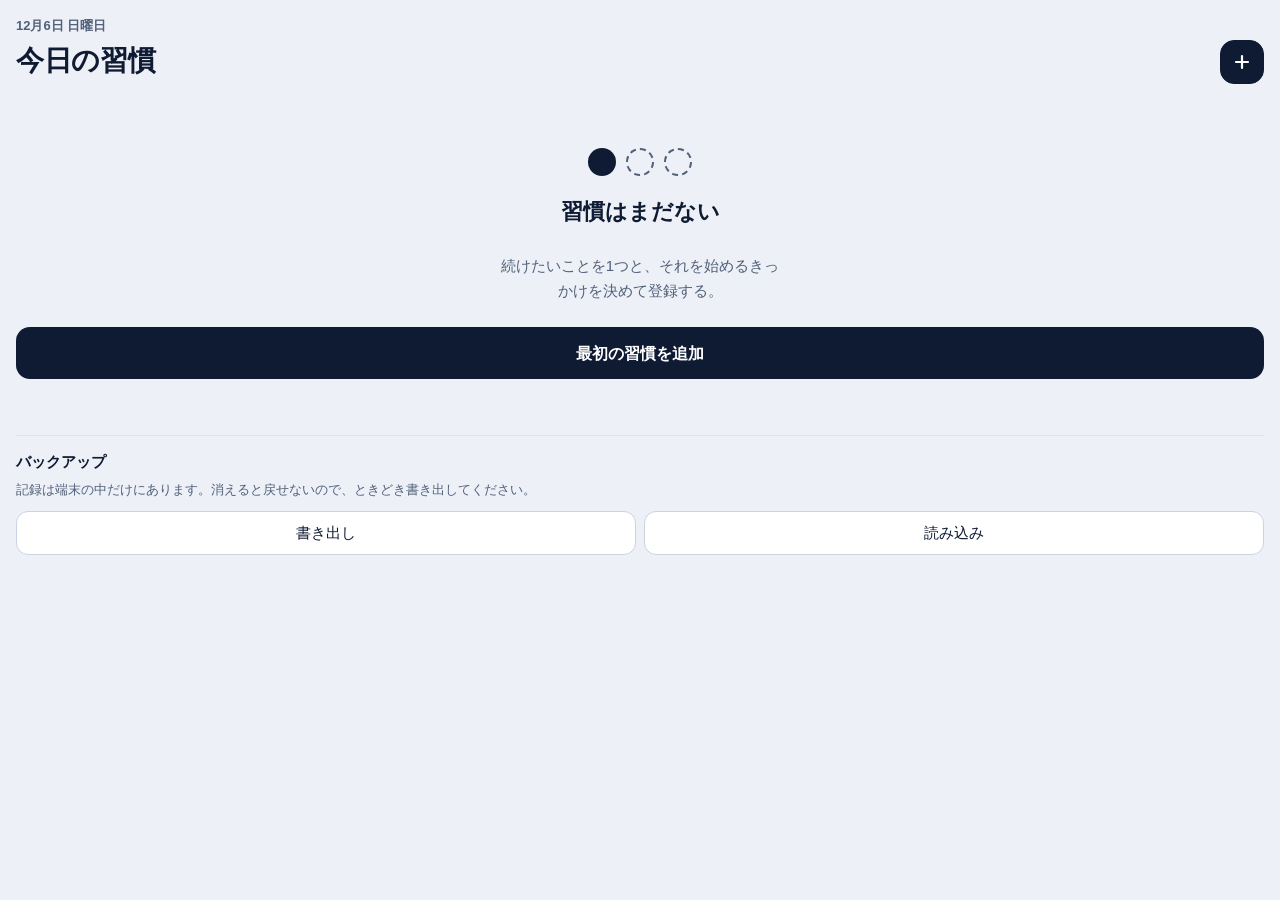
==== index.html @ bfdba6ce "UI ②: ホーム画面をデザインに合わせ、記録画面を分離 - カードの展開をやめた。○△× を常設し、押した瞬間に保存する。習慣名を押すと   記録画面へ移る。今日の状態を示していた右端の記号は、ボタ" ====
<!DOCTYPE html>
<html lang="ja">
<head>
<meta charset="utf-8">
<meta name="viewport" content="width=device-width, initial-scale=1, viewport-fit=cover">
<meta name="color-scheme" content="light dark">
<!-- ステータスバーの帯を地の色に合わせる。メディア指定を付けないと
     どちらかのテーマで帯だけ浮く。 -->
<meta name="theme-color" content="#EDF1F7" media="(prefers-color-scheme: light)">
<meta name="theme-color" content="#0B1220" media="(prefers-color-scheme: dark)">
<title>習慣</title>

<link rel="manifest" href="manifest.webmanifest">
<link rel="icon" href="icons/icon-192.png">
<!-- iOS はホーム画面のアイコンに manifest ではなくこれを使う -->
<link rel="apple-touch-icon" href="icons/icon-180.png">
<meta name="apple-mobile-web-app-capable" content="yes">
<!-- status-bar-style は固定色しか取れず、ライトでも黒帯になる。
     theme-color のメディア指定に任せるため指定しない。 -->
<meta name="apple-mobile-web-app-title" content="習慣">

<link rel="stylesheet" href="css/app.css">
</head>
<body>

<div id="app" hidden>
  <!-- 中身は画面ごとに違うので、各画面が組み立てる -->
  <header id="app-header"></header>
  <main id="screen"></main>

  <!-- 読み込み用。見えないが display:none にはしない。
       hidden な要素は click() で選択画面が開かない環境がある。 -->
  <input id="backup-file" type="file" accept="application/json,.json" class="visually-hidden">

  <dialog id="add-habit-dialog">
    <form id="add-habit-form">
      <h2>習慣を追加</h2>

      <label for="habit-name">名前</label>
      <input id="habit-name" type="text" required autocomplete="off">

      <label for="habit-started-on">開始日</label>
      <input id="habit-started-on" type="date" required>

      <p id="add-habit-error" class="error" hidden></p>

      <menu>
        <button id="add-habit-cancel" type="button">キャンセル</button>
        <button type="submit">追加</button>
      </menu>
    </form>
  </dialog>

  <dialog id="edit-habit-dialog">
    <form id="edit-habit-form">
      <h2>習慣を編集</h2>

      <label for="edit-habit-name">名前</label>
      <input id="edit-habit-name" type="text" required autocomplete="off">

      <label for="edit-habit-started-on">開始日</label>
      <input id="edit-habit-started-on" type="date" required>

      <div>
        <p class="order-row">
          <span>並び順</span>
          <span id="edit-habit-position"></span>
        </p>
        <div class="order-buttons">
          <button type="button" id="edit-habit-up">上へ</button>
          <button type="button" id="edit-habit-down">下へ</button>
        </div>
      </div>

      <p id="edit-habit-error" class="error" hidden></p>

      <!-- 並べ替え・休止・削除は押した時点で反映する。保存ボタンの対象は
           名前と開始日だけ。 -->
      <div class="edit-actions">
        <button type="button" id="edit-habit-delete" class="danger">この習慣を削除</button>
      </div>

      <menu>
        <button type="button" id="edit-habit-cancel">キャンセル</button>
        <button type="submit">保存</button>
      </menu>
    </form>
  </dialog>

  <!-- close イベントに依存せず、ボタンのクリックで結果を決める。
       form method="dialog" は returnValue を設定して閉じるところまでは動くが、
       close イベントが発火しない環境があり、待ち続けて固まる。 -->
  <dialog id="confirm-dialog">
    <p id="confirm-message"></p>
    <menu>
      <button type="button" id="confirm-cancel">やめる</button>
      <button type="button" id="confirm-ok" class="danger">消す</button>
    </menu>
  </dialog>
</div>

<!-- 習慣カード。innerHTML を使わずに済むよう、骨組みはここに置いて複製する。
     稲妻とマークはインライン SVG。絵文字は iOS では色付き絵文字として描かれ、
     CSS で色を変えられない。 -->
<template id="habit-card-template">
  <article class="card">
    <!-- 左スワイプで表面が滑り、下から削除ボタンが出る -->
    <div class="card-delete">
      <button type="button" class="trash-button" aria-label="この習慣を削除">
        <svg class="trash" viewBox="0 0 24 24" aria-hidden="true">
          <path d="M9 3h6l1 2h4v2H4V5h4l1-2z"/>
          <path d="M6 9h12l-1 12H7L6 9z"/>
        </svg>
      </button>
    </div>
    <div class="card-surface">
      <div class="card-top">
        <a class="card-name"></a>
        <span class="card-comeback"></span>
      </div>

      <div class="card-main"></div>

      <div class="card-gauge">
        <div class="gauge-label"></div>
        <div class="gauge-track"><div class="gauge-fill"></div></div>
      </div>

      <div class="ratings" role="group" aria-label="達成度">
        <button type="button" class="rating" data-rating="2" aria-label="できた">
          <svg viewBox="0 0 20 20" aria-hidden="true" fill="none" stroke="currentColor" stroke-width="2.2"><circle cx="10" cy="10" r="7"></circle></svg>
        </button>
        <button type="button" class="rating" data-rating="1" aria-label="少しできた">
          <svg viewBox="0 0 20 20" aria-hidden="true" fill="none" stroke="currentColor" stroke-width="2.2" stroke-linejoin="round"><path d="M10 3.5 17 16H3z"></path></svg>
        </button>
        <button type="button" class="rating" data-rating="0" aria-label="できなかった">
          <svg viewBox="0 0 20 20" aria-hidden="true" fill="none" stroke="currentColor" stroke-width="2.2" stroke-linecap="round"><path d="M5 5l10 10M15 5 5 15"></path></svg>
        </button>
      </div>
    </div>
  </article>
</template>

<!-- カードのメイン表示。状態ごとに 1 つだけ使う。 -->
<template id="card-main-streak-template">
  <div class="main-streak">
    <svg class="bolt" viewBox="0 0 24 24" aria-hidden="true"><path d="M13 2 L4 14 h6 l-1 8 9-12 h-6 z"/></svg>
    <span class="main-number"></span>
    <span class="main-unit">日連続</span>
  </div>
</template>

<template id="card-main-week-template">
  <div class="main-week">
    <div class="week-headline">
      <span class="main-unit">今週</span>
      <span class="main-number"></span>
      <span class="main-of">/ 7</span>
      <span class="main-sub"></span>
    </div>
    <div class="week-dots"></div>
  </div>
</template>

<template id="card-main-done-template">
  <div class="main-done">
    <span class="done-badge">66日達成</span>
    <span class="done-streak">
      <span class="main-number"></span>
      <span class="main-unit">日連続</span>
    </span>
  </div>
</template>

<template id="week-dot-template">
  <div class="week-day">
    <span class="dot"></span>
    <span class="week-day-label"></span>
  </div>
</template>

<!-- 記録フォーム。ホームの「今日の記録」と、週まとめの「過去の日の記録・修正」で
     同じものを使う。達成度を選ぶまでテキスト欄は無効にする（rating は必須項目
     なので、達成度が決まるまでログを作れない）。
     項目名は対象日が今日かどうかで入れ替えるので、ここでは空にしておく。 -->
<template id="record-form-template">
  <div class="record-form">
    <div class="ratings" role="group" aria-label="達成度">
      <button type="button" class="rating" data-rating="2">○</button>
      <button type="button" class="rating" data-rating="1">△</button>
      <button type="button" class="rating" data-rating="0">×</button>
    </div>
    <p class="recorded-at"></p>

    <label class="field-label">
      <span class="field-name" data-label="action"></span>
      <textarea class="field" data-field="action" rows="2"></textarea>
    </label>
    <label class="field-label">
      <span class="field-name" data-label="blockerNote"></span>
      <textarea class="field" data-field="blockerNote" rows="2"></textarea>
    </label>
    <label class="field-label">
      <span class="field-name" data-label="fix"></span>
      <textarea class="field" data-field="fix" rows="2"></textarea>
    </label>

    <p class="saved-note" hidden>保存しました</p>
  </div>
</template>

<p id="boot-status">読み込み中…</p>

<script>
  // app.js が一度も動かなかった場合に「読み込み中…」のまま黙って止まらないようにする。
  // iPhone にはコンソールが無いので、何が起きたかを画面に出す。
  (function () {
    var boot = document.getElementById('boot-status');
    var problems = [];

    function note(message) {
      if (message && problems.indexOf(message) === -1) problems.push(message);
    }

    // 読み込めなかったファイルと、実行時のエラーの両方を拾う。
    window.addEventListener('error', function (event) {
      if (event.target && event.target.src) note('読み込めません: ' + event.target.src);
      else note(event.message);
    }, true);

    window.addEventListener('unhandledrejection', function (event) {
      var reason = event.reason;
      note(reason && reason.message ? reason.message : String(reason));
    });

    setTimeout(function () {
      if (boot.dataset.started === '1') return;
      boot.className = 'error';
      boot.textContent = (location.protocol === 'file:'
        ? 'file:// では ES Modules を読み込めません。HTTP 経由で開いてください。'
        : 'アプリを起動できませんでした。')
        + (problems.length ? '\n\n' + problems.join('\n') : '')
        + '\n\n電波の良い場所でアプリを完全に終了し、開き直すと直ることがあります。'
        + 'サイトデータの削除はしないでください（記録が消えます）。';
    }, 2000);
  })();
</script>
<script type="module" src="js/app.js"></script>

</body>
</html>
---- css/app.css ----
/* ダーク固定。グリッドの未記入マスを背景と同化させる都合上、背景色を 1 つに定める。 */

:root {
  color-scheme: light dark;

  /* デザイン引き渡し（design/HANDOFF.md）のトークン。
     ライトを既定にし、ダークは prefers-color-scheme で上書きする。 */
  --bg: #EDF1F7;
  --card: #FFFFFF;
  --field: #F5F7FB;
  --border: #DDE4EE;
  --border-strong: #CAD3E1;
  --ink: #0F1B33;
  --on-ink: #FFFFFF;
  --muted: #52607A;
  --streak: #2563EB;
  --week: #1E3A8A;
  --week-soft: #9DB8F2;
  --track: #E1E8F2;
  --danger: #B42318;

  /* 押したときの地と、モーダルの背景暗転 */
  --pressed: #E6ECF5;
  --scrim: rgba(15, 27, 51, 0.45);

  /* 判定の分類に対応する色。カードの稲妻・記号とグリッドで同じものを使う。
     デザインは青系で統一されているが、ここだけは色が意味に対応していることを
     優先する。「紫のマスの数＝復帰回数」はカードとグリッドで色が揃って初めて伝わる。 */
  /* ライトの緑は #16A34A だと地とのコントラストが 2.91 で、図形に必要な 3:1 を
     下回る。12px のマスが見分けづらくなるので一段濃くする。 */
  --mark-streak: #15803D;
  --mark-comeback: #7C3AED;
  --mark-skip: #DC2626;

  /* スワイプで現れる削除ボタンの幅。swipe.js がこの値を読んで確定位置を決めるので、
     変えるときはここだけ直せばよい。 */
  --swipe-reveal: 96px;
}

@media (prefers-color-scheme: dark) {
  :root {
    --bg: #0B1220;
    --card: #131C2E;
    --field: #0F1829;
    --border: #22304A;
    --border-strong: #34445F;
    --ink: #E8EDF5;
    --on-ink: #0F1B33;
    --muted: #9AA8C0;
    --streak: #60A5FA;
    --week: #BFD4FE;
    --week-soft: #4A6BB5;
    --track: #22304A;
    --danger: #F87171;

    --pressed: #1B2638;
    --scrim: rgba(0, 0, 0, 0.6);

    --mark-streak: #3FB950;
    --mark-comeback: #A371F7;
    --mark-skip: #F85149;
  }
}

* {
  box-sizing: border-box;
}

[hidden] {
  display: none !important;
}

body {
  margin: 0;
  padding: 1rem;
  /* ホーム画面から起動したときにノッチとホームインジケータを避ける */
  padding-top: calc(1rem + env(safe-area-inset-top));
  padding-bottom: calc(1rem + env(safe-area-inset-bottom));

  background: var(--bg);
  color: var(--ink);
  font-family: -apple-system, BlinkMacSystemFont, 'Hiragino Sans', 'Noto Sans JP', sans-serif;
  font-size: 16px;
  line-height: 1.6;
  -webkit-text-size-adjust: 100%;
}

/* --- ヘッダー（中身は画面ごとに違う） --- */

#app-header {
  display: flex;
  align-items: flex-end;
  justify-content: space-between;
  gap: 0.75rem;
  margin-bottom: 1rem;
}

#app-header:empty {
  display: none;
}

.header-main {
  display: flex;
  flex-direction: column;
  gap: 0.15rem;
  min-width: 0;
}

.header-date {
  color: var(--muted);
  font-size: 0.8125rem;
  font-weight: 600;
}

.header-title {
  margin: 0;
  font-size: 1.75rem;
  font-weight: 800;
  letter-spacing: -0.01em;
}

.header-title.small {
  font-size: 1.375rem;
}

.header-nav {
  display: flex;
  align-items: center;
}

.back-link {
  display: flex;
  min-height: 44px;
  align-items: center;
  padding-right: 0.25rem;
  color: var(--ink);
  font-size: 0.9375rem;
  font-weight: 600;
  text-decoration: none;
}

.header-actions {
  display: flex;
  gap: 0.5rem;
}

.icon-button {
  display: flex;
  width: 44px;
  height: 44px;
  align-items: center;
  justify-content: center;
  border: 1px solid var(--border);
  border-radius: 14px;
  background: var(--card);
  color: var(--ink);
}

.icon-button.primary {
  border-color: var(--ink);
  background: var(--ink);
  color: var(--on-ink);
}

.icon-button svg {
  width: 20px;
  height: 20px;
}

/* --- 習慣カード --- */

.card-list {
  display: flex;
  flex-direction: column;
  gap: 0.75rem;
  margin-bottom: 1rem;
}

.card {
  position: relative;
  border: 1px solid var(--border);
  border-radius: 20px;
  background: var(--card);
  overflow: hidden;
}

/* スワイプで現れる削除ボタン。表面の下に敷いておく。 */
.card-delete {
  position: absolute;
  inset: 0 0 0 auto;
  display: flex;
  width: var(--swipe-reveal);
  align-items: center;
  justify-content: center;
  background: var(--danger);
}

.trash-button {
  display: flex;
  width: 100%;
  height: 100%;
  align-items: center;
  justify-content: center;
  border: 0;
  background: none;
}

.trash {
  width: 24px;
  height: 24px;
  /* 赤い削除面の上に置くので、テーマに関係なく白で固定する */
  fill: #fff;
}

.card-surface {
  position: relative;
  display: flex;
  flex-direction: column;
  gap: 0.75rem;
  padding: 1rem 1rem 0.875rem;
  background: var(--card);
  /* 縦スクロールはブラウザに任せ、横方向だけを拾う */
  touch-action: pan-y;
  transform: translateX(0);
  transition: transform 0.18s ease-out;
}

/* 指で動かしている間はアニメーションさせない */
.card-surface.swiping {
  transition: none;
}

.card-top {
  display: flex;
  align-items: center;
  justify-content: space-between;
  gap: 0.5rem;
}

.card-name {
  min-width: 0;
  overflow: hidden;
  color: var(--ink);
  font-size: 1.0625rem;
  font-weight: 700;
  text-overflow: ellipsis;
  text-decoration: none;
  white-space: nowrap;
}

.card-comeback {
  color: var(--muted);
  font-size: 0.8125rem;
  font-weight: 600;
  white-space: nowrap;
}

/* --- カードのメイン表示 --- */

.main-number {
  font-size: 2.75rem;
  font-weight: 800;
  line-height: 1;
  letter-spacing: -0.02em;
  font-variant-numeric: tabular-nums;
}

.main-unit {
  font-size: 0.9375rem;
  font-weight: 700;
}

.main-streak {
  display: flex;
  align-items: baseline;
  gap: 0.375rem;
  color: var(--streak);
}

.main-streak .bolt {
  width: 22px;
  height: 26px;
  align-self: center;
  /* ① で決めた案B。グリッドと同じ緑で、色と意味の対応を通す。 */
  fill: var(--mark-streak);
}

.main-week {
  display: flex;
  flex-direction: column;
  gap: 0.5rem;
}

.week-headline {
  display: flex;
  align-items: baseline;
  gap: 0.375rem;
  color: var(--week);
}

.main-of {
  font-size: 1.25rem;
  font-weight: 700;
}

.main-sub {
  margin-left: 0.375rem;
  color: var(--muted);
  font-size: 0.8125rem;
  font-weight: 600;
}

.week-dots {
  display: grid;
  grid-template-columns: repeat(7, minmax(0, 1fr));
  gap: 0.375rem;
}

.week-day {
  display: flex;
  flex-direction: column;
  align-items: center;
  gap: 0.25rem;
}

.dot {
  width: 22px;
  height: 22px;
  border-radius: 999px;
}

/* ドットは評価（○ △ × 未記入）を表す。グリッドの緑紫は連続か復帰かという
   別の軸なので、色体系を分けている。 */
.dot-done { background: var(--week); }
.dot-partial { background: var(--week-soft); }
.dot-skip { border: 2px solid var(--muted); background: var(--card); }
.dot-none { background: var(--track); }

.week-day-label {
  color: var(--muted);
  font-size: 0.6875rem;
  font-weight: 600;
}

.main-done {
  display: flex;
  align-items: center;
  gap: 0.625rem;
}

.done-badge {
  padding: 0.5rem 0.75rem;
  border-radius: 999px;
  background: var(--ink);
  color: var(--on-ink);
  font-size: 0.875rem;
  font-weight: 800;
}

.done-streak {
  display: flex;
  align-items: baseline;
  gap: 0.25rem;
  color: var(--streak);
}

.done-streak .main-number {
  font-size: 1.75rem;
}

.done-streak .main-unit {
  font-size: 0.875rem;
}

/* --- 66日ゲージ --- */

.card-gauge {
  display: flex;
  flex-direction: column;
  gap: 0.375rem;
}

.gauge-label {
  color: var(--muted);
  font-size: 0.75rem;
  font-weight: 600;
  font-variant-numeric: tabular-nums;
}

.gauge-track {
  height: 6px;
  border-radius: 999px;
  background: var(--track);
  overflow: hidden;
}

.gauge-fill {
  height: 6px;
  border-radius: 999px;
  background: var(--ink);
}

/* --- 空の状態 --- */

.empty {
  display: flex;
  flex-direction: column;
  align-items: center;
  gap: 1.125rem;
  padding: 3rem 0 2rem;
  text-align: center;
}

.empty-dots {
  display: flex;
  gap: 0.625rem;
}

.empty-dot {
  width: 28px;
  height: 28px;
  border: 2px dashed var(--muted);
  border-radius: 999px;
}

.empty-dot.filled {
  border: 0;
  background: var(--ink);
}

.empty-heading {
  margin: 0;
  font-size: 1.375rem;
  font-weight: 800;
}

.empty-note {
  max-width: 280px;
  margin: 0;
  color: var(--muted);
  font-size: 0.9375rem;
  line-height: 1.7;
}

.primary-button {
  width: 100%;
  height: 52px;
  border: 0;
  border-radius: 14px;
  background: var(--ink);
  color: var(--on-ink);
  font: inherit;
  font-size: 1rem;
  font-weight: 800;
}

/* --- 開いたカードの中身 --- */

.card-body {
  padding: 0 0.875rem 0.875rem;
  border-top: 1px solid var(--border);
  padding-top: 0.875rem;
}

.ratings {
  display: grid;
  grid-template-columns: repeat(3, minmax(0, 1fr));
  gap: 0.5rem;
}

.rating {
  display: flex;
  height: 44px;
  align-items: center;
  justify-content: center;
  border: 1.5px solid var(--border-strong);
  border-radius: 12px;
  background: var(--card);
  color: var(--ink);
  font: inherit;
  font-size: 1.25rem;
}

.rating svg {
  width: 20px;
  height: 20px;
}

/* 選択中は地と文字を反転させる。デザインの未選択／選択の出し分け。 */
.rating.selected {
  border-color: var(--ink);
  background: var(--ink);
  color: var(--on-ink);
}

.recorded-at {
  margin: 0.5rem 0 0.875rem;
  font-size: 0.8125rem;
}

.recorded-at.muted {
  color: var(--muted);
}

.field-label {
  display: block;
  margin-bottom: 0.75rem;
}

.field-name {
  display: block;
  margin-bottom: 0.2rem;
  color: var(--muted);
  font-size: 0.8125rem;
}

.field {
  display: block;
  width: 100%;
  padding: 0.5rem;
  border: 1px solid var(--border);
  border-radius: 8px;
  background: var(--field);
  color: var(--ink);
  /* 16px を下回ると iOS が入力欄にズームする */
  font: inherit;
  resize: vertical;
}

.field:disabled {
  opacity: 0.45;
}

.saved-note {
  margin: 0 0 0.5rem;
  color: var(--mark-streak);
  font-size: 0.8125rem;
}

.card-links {
  display: flex;
  align-items: center;
  justify-content: space-between;
  gap: 1rem;
}

.week-link,
.edit-link {
  padding: 0;
  border: 0;
  background: none;
  color: var(--muted);
  font: inherit;
  font-size: 0.9375rem;
}

.week-link:active,
.edit-link:active {
  color: var(--ink);
}

/* --- グリッド表示 --- */

.grid-scroller {
  margin-bottom: 0.5rem;
  padding-bottom: 0.25rem;
  overflow-x: auto;
  -webkit-overflow-scrolling: touch;
}

.grid {
  display: flex;
  gap: 3px;
  width: max-content;
}

.grid-week {
  display: flex;
  flex-direction: column;
  gap: 3px;
}

.cell {
  display: block;
  width: 12px;
  height: 12px;
  border-radius: 2px;
  /* 未記入とまだ来ていない日は背景と同化させる。枠線も付けない。 */
  background: transparent;
}

.cell-streak { background: var(--mark-streak); }
.cell-comeback { background: var(--mark-comeback); }
.cell-skip { background: var(--mark-skip); }

/* 種類が色相、達成度が濃さ。△ は同じ色の薄い版。 */
.cell-partial { opacity: 0.45; }

.grid-legend {
  display: flex;
  gap: 0.875rem;
  margin-bottom: 1.25rem;
  color: var(--muted);
  font-size: 0.8125rem;
}

.legend-item {
  display: inline-flex;
  align-items: center;
  gap: 0.3rem;
}

/* --- 週まとめ --- */

.week-list {
  display: flex;
  flex-direction: column;
  gap: 0.5rem;
}

.week {
  border: 1px solid var(--border);
  border-radius: 10px;
  background: var(--card);
  overflow: hidden;
}

.week summary {
  display: flex;
  align-items: baseline;
  gap: 0.75rem;
  padding: 0.75rem 0.875rem;
}

.week-number {
  font-weight: 600;
}

.week-range {
  color: var(--muted);
  font-size: 0.875rem;
}

.day {
  border-top: 1px solid var(--border);
}

.day-head {
  display: grid;
  grid-template-columns: 5.5rem 1.5rem 1fr;
  align-items: center;
  gap: 0.5rem;
  width: 100%;
  padding: 0.55rem 0.875rem;
  border: 0;
  background: none;
  color: inherit;
  font: inherit;
  font-size: 0.9375rem;
  text-align: left;
}

.day-head:active {
  background: var(--pressed);
}

.day-head:disabled {
  opacity: 0.35;
}

/* 開始前の日。暦週にすると週の途中から始まる習慣が出るため、
   未記入（やらなかった日）と見た目を分ける。 */
.day-head.before-start {
  opacity: 0.4;
}

.day-label {
  color: var(--muted);
  font-variant-numeric: tabular-nums;
}

.day-mark {
  text-align: center;
}

.day-excerpt {
  overflow: hidden;
  color: var(--muted);
  text-overflow: ellipsis;
  white-space: nowrap;
}

.day-form {
  padding: 0.25rem 0.875rem 0.875rem;
}

/* --- 編集モーダル --- */

.order-row {
  display: flex;
  justify-content: space-between;
  margin: 0 0 0.35rem;
  color: var(--muted);
  font-size: 0.875rem;
}

.order-buttons {
  display: flex;
  gap: 0.5rem;
  margin-bottom: 0.75rem;
}

.order-buttons button {
  flex: 1;
  padding: 0.45rem 0;
  border: 1px solid var(--border);
  border-radius: 8px;
  background: none;
  color: var(--ink);
  font: inherit;
}

.order-buttons button:disabled {
  color: var(--muted);
  opacity: 0.4;
}

.edit-actions {
  display: flex;
  flex-direction: column;
  align-items: flex-start;
  gap: 0.5rem;
  margin: 0.75rem 0;
  padding-top: 0.75rem;
  border-top: 1px solid var(--border);
}

.edit-actions button {
  padding: 0;
  border: 0;
  background: none;
  color: var(--ink);
  font: inherit;
  font-size: 0.9375rem;
}

.danger {
  color: var(--danger) !important;
  border-color: var(--danger) !important;
}

#confirm-message {
  margin: 0 0 0.75rem;
}

.add-habit {
  width: 100%;
  padding: 0.7rem;
  border: 1px dashed var(--border);
  border-radius: 10px;
  background: none;
  color: var(--muted);
  font: inherit;
}

.add-habit:active {
  color: var(--ink);
  border-color: var(--muted);
}

/* --- 追加モーダル --- */

dialog {
  width: min(22rem, calc(100vw - 2rem));
  padding: 1rem;
  border: 1px solid var(--border);
  border-radius: 12px;
  background: var(--card);
  color: var(--ink);
}

dialog::backdrop {
  background: var(--scrim);
}

dialog h2 {
  margin: 0 0 0.75rem;
  font-size: 1rem;
}

dialog label {
  display: block;
  margin-bottom: 0.2rem;
  color: var(--muted);
  font-size: 0.875rem;
}

dialog input {
  width: 100%;
  margin-bottom: 0.75rem;
  padding: 0.5rem;
  border: 1px solid var(--border);
  border-radius: 8px;
  background: var(--field);
  color: var(--ink);
  /* 16px を下回ると iOS が入力欄にズームする */
  font: inherit;
}

dialog menu {
  display: flex;
  justify-content: flex-end;
  gap: 0.5rem;
  margin: 0.5rem 0 0;
  padding: 0;
}

dialog menu button {
  padding: 0.5rem 1rem;
  border: 1px solid var(--border);
  border-radius: 8px;
  background: none;
  color: var(--ink);
  font: inherit;
}

dialog menu button[type='submit'] {
  border-color: var(--ink);
  background: var(--ink);
  color: var(--on-ink);
}

.error {
  margin: 0 0 0.5rem;
  color: var(--danger);
  font-size: 0.875rem;
}

.placeholder {
  margin: 0;
  color: var(--muted);
}

.empty p {
  margin: 0 0 0.35rem;
}

.empty .note {
  color: var(--muted);
  font-size: 0.875rem;
}

#boot-status {
  margin: 0;
  color: var(--muted);
  white-space: pre-wrap;
}

#boot-status.error {
  color: var(--danger);
}

/* --- バックアップ --- */

.visually-hidden {
  position: absolute;
  width: 1px;
  height: 1px;
  margin: -1px;
  padding: 0;
  overflow: hidden;
  clip-path: inset(50%);
  white-space: nowrap;
}

.backup {
  margin-top: 1.5rem;
  padding-top: 0.875rem;
  border-top: 1px solid var(--border);
}

.backup h2 {
  margin: 0 0 0.35rem;
  font-size: 0.9375rem;
}

.backup .note {
  margin: 0 0 0.75rem;
  color: var(--muted);
  font-size: 0.8125rem;
  line-height: 1.5;
}

.backup-buttons {
  display: flex;
  gap: 0.5rem;
}

.backup-button {
  flex: 1;
  height: 44px;
  border: 1px solid var(--border-strong);
  border-radius: 12px;
  background: var(--card);
  color: var(--ink);
  font: inherit;
  font-size: 0.9375rem;
}

.backup-button:active {
  background: var(--pressed);
}

.backup-status {
  margin: 0.6rem 0 0;
  color: var(--muted);
  font-size: 0.8125rem;
  white-space: pre-wrap;
}

.backup-status.error {
  color: var(--danger);
}
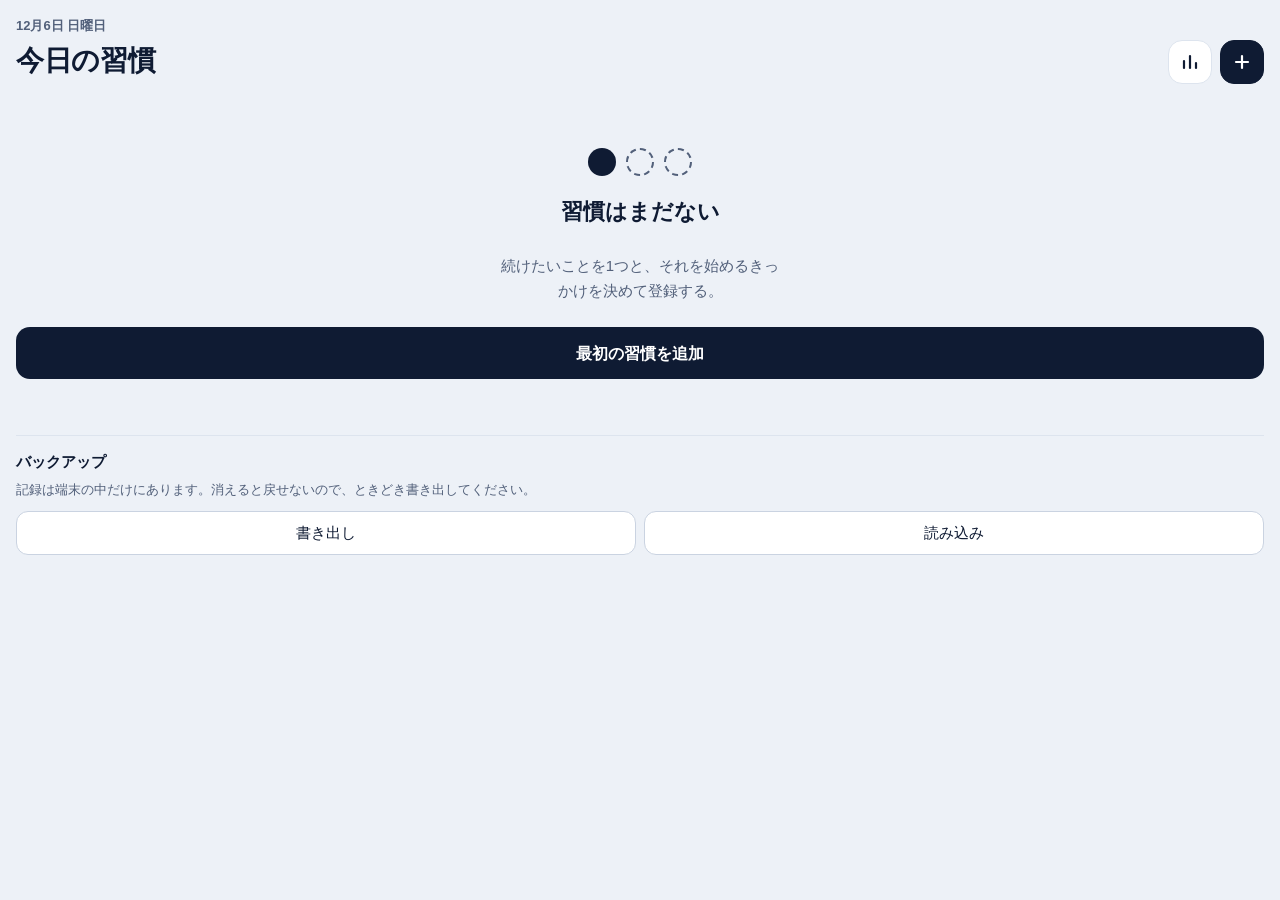
==== commit af89dab7: "UI ⑤: 週まとめを全習慣の表にする 習慣ごとの週まとめ画面をやめ、全習慣 × 曜日の 1 枚の表にする（CLAUDE.md v2 「週まとめは習慣ごとではなく、全習慣 × 曜日の表にする」）。週は" ====
--- a/index.html
+++ b/index.html
@@ -31,61 +31,6 @@
   <!-- 読み込み用。見えないが display:none にはしない。
        hidden な要素は click() で選択画面が開かない環境がある。 -->
   <input id="backup-file" type="file" accept="application/json,.json" class="visually-hidden">
-
-  <dialog id="add-habit-dialog">
-    <form id="add-habit-form">
-      <h2>習慣を追加</h2>
-
-      <label for="habit-name">名前</label>
-      <input id="habit-name" type="text" required autocomplete="off">
-
-      <label for="habit-started-on">開始日</label>
-      <input id="habit-started-on" type="date" required>
-
-      <p id="add-habit-error" class="error" hidden></p>
-
-      <menu>
-        <button id="add-habit-cancel" type="button">キャンセル</button>
-        <button type="submit">追加</button>
-      </menu>
-    </form>
-  </dialog>
-
-  <dialog id="edit-habit-dialog">
-    <form id="edit-habit-form">
-      <h2>習慣を編集</h2>
-
-      <label for="edit-habit-name">名前</label>
-      <input id="edit-habit-name" type="text" required autocomplete="off">
-
-      <label for="edit-habit-started-on">開始日</label>
-      <input id="edit-habit-started-on" type="date" required>
-
-      <div>
-        <p class="order-row">
-          <span>並び順</span>
-          <span id="edit-habit-position"></span>
-        </p>
-        <div class="order-buttons">
-          <button type="button" id="edit-habit-up">上へ</button>
-          <button type="button" id="edit-habit-down">下へ</button>
-        </div>
-      </div>
-
-      <p id="edit-habit-error" class="error" hidden></p>
-
-      <!-- 並べ替え・休止・削除は押した時点で反映する。保存ボタンの対象は
-           名前と開始日だけ。 -->
-      <div class="edit-actions">
-        <button type="button" id="edit-habit-delete" class="danger">この習慣を削除</button>
-      </div>
-
-      <menu>
-        <button type="button" id="edit-habit-cancel">キャンセル</button>
-        <button type="submit">保存</button>
-      </menu>
-    </form>
-  </dialog>
 
   <!-- close イベントに依存せず、ボタンのクリックで結果を決める。
        form method="dialog" は returnValue を設定して閉じるところまでは動くが、
@@ -179,33 +124,153 @@
   </div>
 </template>
 
-<!-- 記録フォーム。ホームの「今日の記録」と、週まとめの「過去の日の記録・修正」で
-     同じものを使う。達成度を選ぶまでテキスト欄は無効にする（rating は必須項目
-     なので、達成度が決まるまでログを作れない）。
-     項目名は対象日が今日かどうかで入れ替えるので、ここでは空にしておく。 -->
-<template id="record-form-template">
-  <div class="record-form">
-    <div class="ratings" role="group" aria-label="達成度">
-      <button type="button" class="rating" data-rating="2">○</button>
-      <button type="button" class="rating" data-rating="1">△</button>
-      <button type="button" class="rating" data-rating="0">×</button>
-    </div>
-    <p class="recorded-at"></p>
-
-    <label class="field-label">
-      <span class="field-name" data-label="action"></span>
-      <textarea class="field" data-field="action" rows="2"></textarea>
+<!-- 習慣の追加・編集。追加のときは並び順と削除を出さない。 -->
+<template id="edit-screen-template">
+  <form class="edit-form">
+    <label class="field-label" for="edit-name">
+      <span class="field-name">習慣の名前</span>
+      <input id="edit-name" class="text-input" type="text" required autocomplete="off">
     </label>
-    <label class="field-label">
-      <span class="field-name" data-label="blockerNote"></span>
-      <textarea class="field" data-field="blockerNote" rows="2"></textarea>
+
+    <label class="field-label" for="edit-started-on">
+      <span class="field-name">開始日</span>
+      <input id="edit-started-on" class="text-input" type="date" required>
     </label>
-    <label class="field-label">
-      <span class="field-name" data-label="fix"></span>
-      <textarea class="field" data-field="fix" rows="2"></textarea>
-    </label>
-
-    <p class="saved-note" hidden>保存しました</p>
+
+    <section class="panel">
+      <h2 class="panel-title">きっかけを決める</h2>
+      <p class="panel-note">記録画面のいちばん上に常に表示される。空欄でもいい。</p>
+
+      <label class="field-label" for="edit-trigger">
+        <span class="field-name small">〜したら</span>
+        <input id="edit-trigger" class="text-input inset" type="text" maxlength="60" autocomplete="off">
+      </label>
+      <label class="field-label" for="edit-action">
+        <span class="field-name small">〜する</span>
+        <input id="edit-action" class="text-input inset" type="text" maxlength="60" autocomplete="off">
+      </label>
+
+      <p class="panel-limit">各60文字まで</p>
+    </section>
+
+    <div class="preview-block">
+      <p class="preview-label">記録画面での見え方</p>
+      <div class="preview">
+        <span class="preview-trigger"></span>
+        <svg class="preview-arrow" viewBox="0 0 18 18" fill="none" stroke="currentColor" stroke-width="2" stroke-linecap="round" stroke-linejoin="round" aria-hidden="true"><path d="M3 9h11"></path><path d="M10 5l4 4-4 4"></path></svg>
+        <span class="preview-action"></span>
+      </div>
+    </div>
+
+    <div class="order-block">
+      <p class="order-row"><span>並び順</span><span class="order-position"></span></p>
+      <div class="order-buttons">
+        <button type="button" class="order-up">上へ</button>
+        <button type="button" class="order-down">下へ</button>
+      </div>
+    </div>
+
+    <p class="error edit-error" hidden></p>
+
+    <button type="button" class="delete-button danger">この習慣を削除</button>
+  </form>
+</template>
+
+<!-- 記録画面。達成度を選んで「記録する」を押した時点で確定する（ホームのカードは
+     押した時点で保存するが、こちらは違う）。邪魔タグの入力は js/ui/tags.js が
+     tag-slot の位置に差し込む。 -->
+<template id="record-screen-template">
+  <div class="record-screen">
+    <section class="if-then-card" hidden>
+      <div class="if-then-label">きっかけ</div>
+      <div class="if-then-body">
+        <span class="if-then-trigger"></span>
+        <svg class="if-then-arrow" viewBox="0 0 18 18" fill="none" stroke="currentColor" stroke-width="2" stroke-linecap="round" stroke-linejoin="round" aria-hidden="true"><path d="M3 9h11"></path><path d="M10 5l4 4-4 4"></path></svg>
+        <span class="if-then-action"></span>
+      </div>
+    </section>
+
+    <section class="block">
+      <h2 class="block-title">達成度</h2>
+      <div class="rating-grid" role="group" aria-label="達成度">
+        <button type="button" class="rating-big" data-rating="2">
+          <svg viewBox="0 0 20 20" aria-hidden="true" fill="none" stroke="currentColor" stroke-width="2.2"><circle cx="10" cy="10" r="7"></circle></svg>
+          <span>できた</span>
+        </button>
+        <button type="button" class="rating-big" data-rating="1">
+          <svg viewBox="0 0 20 20" aria-hidden="true" fill="none" stroke="currentColor" stroke-width="2.2" stroke-linejoin="round"><path d="M10 3.5 17 16H3z"></path></svg>
+          <span>少し</span>
+        </button>
+        <button type="button" class="rating-big" data-rating="0">
+          <svg viewBox="0 0 20 20" aria-hidden="true" fill="none" stroke="currentColor" stroke-width="2.2" stroke-linecap="round"><path d="M5 5l10 10M15 5 5 15"></path></svg>
+          <span>できず</span>
+        </button>
+      </div>
+    </section>
+
+    <section class="block">
+      <label class="block-title" for="record-action"></label>
+      <input id="record-action" class="text-input" type="text" placeholder="例：配列の問題を1問解いた" autocomplete="off">
+    </section>
+
+    <section class="block">
+      <h2 class="block-title">邪魔したもの</h2>
+      <div class="tag-slot"></div>
+      <label class="sub-label" for="record-note">メモ（任意）</label>
+      <input id="record-note" class="text-input" type="text" placeholder="タグで表しきれないこと" autocomplete="off">
+    </section>
+
+    <section class="block">
+      <label class="block-title" for="record-fix"></label>
+      <textarea id="record-fix" class="text-area" rows="3" placeholder="もし〜なら、〜する"></textarea>
+    </section>
+
+    <p class="error record-error" hidden></p>
+
+    <div class="record-submit">
+      <button type="button" class="primary-button submit-button">記録する</button>
+      <p class="submit-note"></p>
+    </div>
+  </div>
+</template>
+
+<!-- 復帰画面。保存して復帰回数が増えたときだけ出す。 -->
+<template id="comeback-screen-template">
+  <div class="comeback">
+    <p class="comeback-habit"></p>
+
+    <div class="comeback-body">
+      <div class="comeback-headline">
+        <p class="comeback-greeting">おかえり</p>
+        <p class="comeback-count-row">
+          <span class="comeback-unit">復帰</span>
+          <span class="comeback-count"></span>
+          <span class="comeback-unit">回目</span>
+        </p>
+        <p class="comeback-note">途切れても戻ってきた回数が、この数字になる。</p>
+      </div>
+
+      <div class="comeback-card">
+        <div class="comeback-stat">
+          <div class="comeback-stat-name">今週</div>
+          <div class="comeback-stat-value accent">
+            <span class="comeback-week"></span>
+          </div>
+        </div>
+        <div class="comeback-stat">
+          <div class="comeback-stat-name">連続</div>
+          <div class="comeback-stat-value">
+            <span class="comeback-streak"></span>
+          </div>
+        </div>
+        <div class="comeback-gauge">
+          <div class="gauge-label"></div>
+          <div class="gauge-track"><div class="gauge-fill"></div></div>
+        </div>
+      </div>
+    </div>
+
+    <button type="button" class="primary-button comeback-close">閉じる</button>
   </div>
 </template>
 
--- a/css/app.css
+++ b/css/app.css
@@ -128,6 +128,15 @@
   align-items: center;
 }
 
+/* 戻るリンクを見出しの上に積む画面（記録・週まとめ）用。ヘッダー自体は横並びなので、
+   縦に積む分だけこの箱に入れる。 */
+.header-stack {
+  display: flex;
+  flex: 1;
+  min-width: 0;
+  flex-direction: column;
+}
+
 .back-link {
   display: flex;
   min-height: 44px;
@@ -160,6 +169,12 @@
   border-color: var(--ink);
   background: var(--ink);
   color: var(--on-ink);
+}
+
+/* 週送りの端（最初の週・今週）。押せないことを色で出す。 */
+.icon-button:disabled {
+  color: var(--muted);
+  opacity: 0.4;
 }
 
 .icon-button svg {
@@ -454,13 +469,7 @@
   font-weight: 800;
 }
 
-/* --- 開いたカードの中身 --- */
-
-.card-body {
-  padding: 0 0.875rem 0.875rem;
-  border-top: 1px solid var(--border);
-  padding-top: 0.875rem;
-}
+/* --- カードの ○△× --- */
 
 .ratings {
   display: grid;
@@ -493,15 +502,6 @@
   color: var(--on-ink);
 }
 
-.recorded-at {
-  margin: 0.5rem 0 0.875rem;
-  font-size: 0.8125rem;
-}
-
-.recorded-at.muted {
-  color: var(--muted);
-}
-
 .field-label {
   display: block;
   margin-bottom: 0.75rem;
@@ -514,52 +514,16 @@
   font-size: 0.8125rem;
 }
 
-.field {
-  display: block;
-  width: 100%;
-  padding: 0.5rem;
-  border: 1px solid var(--border);
-  border-radius: 8px;
-  background: var(--field);
-  color: var(--ink);
-  /* 16px を下回ると iOS が入力欄にズームする */
-  font: inherit;
-  resize: vertical;
-}
-
-.field:disabled {
-  opacity: 0.45;
-}
-
-.saved-note {
-  margin: 0 0 0.5rem;
-  color: var(--mark-streak);
-  font-size: 0.8125rem;
-}
-
-.card-links {
-  display: flex;
-  align-items: center;
-  justify-content: space-between;
-  gap: 1rem;
-}
-
-.week-link,
-.edit-link {
-  padding: 0;
-  border: 0;
-  background: none;
-  color: var(--muted);
-  font: inherit;
-  font-size: 0.9375rem;
-}
-
-.week-link:active,
-.edit-link:active {
-  color: var(--ink);
-}
-
-/* --- グリッド表示 --- */
+/* --- グリッド表示（記録画面の「これまで」） --- */
+
+.history {
+  display: flex;
+  flex-direction: column;
+  gap: 0.5rem;
+  margin-top: 1.75rem;
+  padding-top: 1rem;
+  border-top: 1px solid var(--border);
+}
 
 .grid-scroller {
   margin-bottom: 0.5rem;
@@ -610,91 +574,181 @@
   gap: 0.3rem;
 }
 
-/* --- 週まとめ --- */
-
-.week-list {
-  display: flex;
-  flex-direction: column;
-  gap: 0.5rem;
-}
-
-.week {
+/* --- 週まとめ（全習慣 × 曜日の表） --- */
+
+.week-table,
+.blocker-card {
+  display: flex;
+  flex-direction: column;
+  gap: 0.75rem;
+  margin-bottom: 1rem;
+  padding: 1rem;
   border: 1px solid var(--border);
-  border-radius: 10px;
-  background: var(--card);
+  border-radius: 20px;
+  background: var(--card);
+}
+
+.card-title {
+  margin: 0;
+  font-size: 0.9375rem;
+  font-weight: 800;
+}
+
+.card-note {
+  margin: 0;
+  color: var(--muted);
+  font-size: 0.875rem;
+}
+
+/* 習慣名・7 日・達成数。7 列に 44px は取れない（390px に収まらない）ので、
+   高さだけ 44px 確保する。 */
+.week-row {
+  display: grid;
+  grid-template-columns: 5.75rem repeat(7, minmax(0, 1fr)) 2.25rem;
+  gap: 2px;
+  align-items: center;
+}
+
+.week-head-cell {
+  color: var(--muted);
+  font-size: 0.6875rem;
+  font-weight: 700;
+  text-align: center;
+}
+
+.week-habit {
   overflow: hidden;
-}
-
-.week summary {
-  display: flex;
-  align-items: baseline;
-  gap: 0.75rem;
-  padding: 0.75rem 0.875rem;
-}
-
-.week-number {
-  font-weight: 600;
-}
-
-.week-range {
-  color: var(--muted);
-  font-size: 0.875rem;
-}
-
-.day {
-  border-top: 1px solid var(--border);
-}
-
-.day-head {
-  display: grid;
-  grid-template-columns: 5.5rem 1.5rem 1fr;
-  align-items: center;
-  gap: 0.5rem;
-  width: 100%;
-  padding: 0.55rem 0.875rem;
-  border: 0;
-  background: none;
-  color: inherit;
-  font: inherit;
-  font-size: 0.9375rem;
-  text-align: left;
-}
-
-.day-head:active {
-  background: var(--pressed);
-}
-
-.day-head:disabled {
-  opacity: 0.35;
-}
-
-/* 開始前の日。暦週にすると週の途中から始まる習慣が出るため、
-   未記入（やらなかった日）と見た目を分ける。 */
-.day-head.before-start {
-  opacity: 0.4;
-}
-
-.day-label {
-  color: var(--muted);
-  font-variant-numeric: tabular-nums;
-}
-
-.day-mark {
-  text-align: center;
-}
-
-.day-excerpt {
-  overflow: hidden;
-  color: var(--muted);
+  color: var(--ink);
+  font-size: 0.8125rem;
+  font-weight: 700;
+  text-decoration: none;
   text-overflow: ellipsis;
   white-space: nowrap;
 }
 
-.day-form {
-  padding: 0.25rem 0.875rem 0.875rem;
-}
-
-/* --- 編集モーダル --- */
+.week-cell {
+  display: flex;
+  height: 44px;
+  align-items: center;
+  justify-content: center;
+  border-radius: 8px;
+  color: var(--ink);
+}
+
+a.week-cell:active {
+  background: var(--pressed);
+}
+
+/* 開始前とまだ来ていない日。記録が残っていれば薄く出す。 */
+.week-cell.outside {
+  opacity: 0.35;
+}
+
+.week-mark {
+  width: 18px;
+  height: 18px;
+}
+
+.week-mark-skip {
+  color: var(--muted);
+}
+
+/* 未記入は破線の丸。× とは別物。 */
+.week-mark-none {
+  width: 14px;
+  height: 14px;
+  border: 1.5px dashed var(--border-strong);
+  border-radius: 999px;
+}
+
+.week-count {
+  font-size: 0.8125rem;
+  font-weight: 800;
+  text-align: right;
+  font-variant-numeric: tabular-nums;
+}
+
+.week-legend {
+  display: flex;
+  flex-wrap: wrap;
+  gap: 0.875rem;
+  padding-top: 0.75rem;
+  border-top: 1px solid var(--border);
+  color: var(--muted);
+  font-size: 0.6875rem;
+  font-weight: 600;
+}
+
+/* --- 今週多かった邪魔 --- */
+
+.blocker-row {
+  display: grid;
+  grid-template-columns: 4rem minmax(0, 1fr) 2rem;
+  gap: 0.625rem;
+  align-items: center;
+}
+
+.blocker-tag {
+  overflow: hidden;
+  font-size: 0.875rem;
+  font-weight: 700;
+  text-overflow: ellipsis;
+  white-space: nowrap;
+}
+
+.blocker-track {
+  height: 10px;
+  border-radius: 999px;
+  background: var(--track);
+  overflow: hidden;
+}
+
+.blocker-fill {
+  height: 10px;
+  border-radius: 999px;
+  background: var(--streak);
+}
+
+.blocker-count {
+  font-size: 0.875rem;
+  font-weight: 800;
+  text-align: right;
+  font-variant-numeric: tabular-nums;
+}
+
+/* --- 過去の週 --- */
+
+.past-weeks {
+  display: flex;
+  flex-direction: column;
+  gap: 0.5rem;
+}
+
+.past-week {
+  display: flex;
+  height: 52px;
+  align-items: center;
+  justify-content: space-between;
+  padding: 0 1rem;
+  border: 1px solid var(--border);
+  border-radius: 14px;
+  background: var(--card);
+  color: var(--ink);
+  font-size: 0.875rem;
+  font-weight: 700;
+  text-decoration: none;
+}
+
+.past-week:active {
+  background: var(--pressed);
+}
+
+.past-week-total {
+  color: var(--muted);
+  font-variant-numeric: tabular-nums;
+}
+
+/* --- 編集画面の並び順と削除 --- */
 
 .order-row {
   display: flex;
@@ -725,25 +779,6 @@
   opacity: 0.4;
 }
 
-.edit-actions {
-  display: flex;
-  flex-direction: column;
-  align-items: flex-start;
-  gap: 0.5rem;
-  margin: 0.75rem 0;
-  padding-top: 0.75rem;
-  border-top: 1px solid var(--border);
-}
-
-.edit-actions button {
-  padding: 0;
-  border: 0;
-  background: none;
-  color: var(--ink);
-  font: inherit;
-  font-size: 0.9375rem;
-}
-
 .danger {
   color: var(--danger) !important;
   border-color: var(--danger) !important;
@@ -753,28 +788,13 @@
   margin: 0 0 0.75rem;
 }
 
-.add-habit {
-  width: 100%;
-  padding: 0.7rem;
-  border: 1px dashed var(--border);
-  border-radius: 10px;
-  background: none;
-  color: var(--muted);
-  font: inherit;
-}
-
-.add-habit:active {
-  color: var(--ink);
-  border-color: var(--muted);
-}
-
-/* --- 追加モーダル --- */
+/* --- 確認ダイアログ --- */
 
 dialog {
   width: min(22rem, calc(100vw - 2rem));
   padding: 1rem;
   border: 1px solid var(--border);
-  border-radius: 12px;
+  border-radius: 16px;
   background: var(--card);
   color: var(--ink);
 }
@@ -783,51 +803,22 @@
   background: var(--scrim);
 }
 
-dialog h2 {
-  margin: 0 0 0.75rem;
-  font-size: 1rem;
-}
-
-dialog label {
-  display: block;
-  margin-bottom: 0.2rem;
-  color: var(--muted);
-  font-size: 0.875rem;
-}
-
-dialog input {
-  width: 100%;
-  margin-bottom: 0.75rem;
-  padding: 0.5rem;
-  border: 1px solid var(--border);
-  border-radius: 8px;
-  background: var(--field);
-  color: var(--ink);
-  /* 16px を下回ると iOS が入力欄にズームする */
+dialog menu {
+  display: flex;
+  justify-content: flex-end;
+  gap: 0.5rem;
+  margin: 0.75rem 0 0;
+  padding: 0;
+}
+
+dialog menu button {
+  min-height: 44px;
+  padding: 0.5rem 1rem;
+  border: 1px solid var(--border-strong);
+  border-radius: 12px;
+  background: var(--card);
+  color: var(--ink);
   font: inherit;
-}
-
-dialog menu {
-  display: flex;
-  justify-content: flex-end;
-  gap: 0.5rem;
-  margin: 0.5rem 0 0;
-  padding: 0;
-}
-
-dialog menu button {
-  padding: 0.5rem 1rem;
-  border: 1px solid var(--border);
-  border-radius: 8px;
-  background: none;
-  color: var(--ink);
-  font: inherit;
-}
-
-dialog menu button[type='submit'] {
-  border-color: var(--ink);
-  background: var(--ink);
-  color: var(--on-ink);
 }
 
 .error {
@@ -836,6 +827,168 @@
   font-size: 0.875rem;
 }
 
+#confirm-message {
+  margin: 0 0 0.75rem;
+}
+
+/* --- 追加・編集の画面 --- */
+
+.header-title.center {
+  flex: 1;
+  font-size: 1rem;
+  font-weight: 800;
+  text-align: center;
+}
+
+.text-button {
+  min-height: 44px;
+  padding: 0 0.25rem;
+  border: 0;
+  background: none;
+  color: var(--ink);
+  font: inherit;
+  font-size: 0.9375rem;
+  font-weight: 600;
+}
+
+.text-button.strong {
+  color: var(--week);
+  font-weight: 800;
+}
+
+.edit-form {
+  display: flex;
+  flex-direction: column;
+  gap: 1.375rem;
+}
+
+.text-input {
+  width: 100%;
+  height: 48px;
+  padding: 0 0.875rem;
+  border: 1.5px solid var(--border-strong);
+  border-radius: 12px;
+  background: var(--card);
+  color: var(--ink);
+  /* 16px を下回ると iOS が入力欄にズームする */
+  font: inherit;
+  font-size: 1rem;
+}
+
+/* カードの内側に置く入力欄は、地と区別できるよう一段沈める */
+.text-input.inset {
+  background: var(--field);
+}
+
+.panel {
+  display: flex;
+  flex-direction: column;
+  gap: 0.75rem;
+  padding: 1rem;
+  border: 1px solid var(--border);
+  border-radius: 18px;
+  background: var(--card);
+}
+
+.panel-title {
+  margin: 0;
+  font-size: 0.9375rem;
+  font-weight: 800;
+}
+
+.panel-note {
+  margin: -0.5rem 0 0;
+  color: var(--muted);
+  font-size: 0.8125rem;
+  line-height: 1.5;
+}
+
+.panel-limit {
+  margin: 0;
+  color: var(--muted);
+  font-size: 0.75rem;
+  text-align: right;
+  font-variant-numeric: tabular-nums;
+}
+
+.preview-block {
+  display: flex;
+  flex-direction: column;
+  gap: 0.5rem;
+}
+
+.preview-label {
+  margin: 0;
+  color: var(--muted);
+  font-size: 0.75rem;
+  font-weight: 700;
+}
+
+.preview {
+  display: flex;
+  align-items: center;
+  gap: 0.5rem;
+  flex-wrap: wrap;
+  padding: 0.875rem 1rem;
+  border: 1px dashed var(--border-strong);
+  border-radius: 16px;
+  background: var(--card);
+  font-size: 0.9375rem;
+  font-weight: 700;
+}
+
+.preview-arrow {
+  width: 18px;
+  height: 18px;
+  color: var(--week);
+}
+
+.order-block {
+  display: flex;
+  flex-direction: column;
+  gap: 0.35rem;
+}
+
+.order-row {
+  display: flex;
+  justify-content: space-between;
+  margin: 0;
+  color: var(--muted);
+  font-size: 0.875rem;
+}
+
+.order-buttons {
+  display: flex;
+  gap: 0.5rem;
+}
+
+.order-buttons button {
+  flex: 1;
+  height: 44px;
+  border: 1px solid var(--border-strong);
+  border-radius: 12px;
+  background: var(--card);
+  color: var(--ink);
+  font: inherit;
+}
+
+.order-buttons button:disabled {
+  color: var(--muted);
+  opacity: 0.4;
+}
+
+.delete-button {
+  height: 48px;
+  margin-top: 0.5rem;
+  border: 1.5px solid var(--danger);
+  border-radius: 12px;
+  background: var(--card);
+  color: var(--danger);
+  font: inherit;
+  font-size: 0.9375rem;
+  font-weight: 700;
+}
+
 .placeholder {
   margin: 0;
   color: var(--muted);
@@ -858,6 +1011,318 @@
 
 #boot-status.error {
   color: var(--danger);
+}
+
+/* --- 記録画面 --- */
+
+.record-screen {
+  display: flex;
+  flex-direction: column;
+  gap: 1.125rem;
+}
+
+.block {
+  display: flex;
+  flex-direction: column;
+  gap: 0.5rem;
+}
+
+.block-title {
+  margin: 0;
+  padding: 0 0.25rem;
+  font-size: 0.875rem;
+  font-weight: 700;
+}
+
+.sub-label {
+  margin: 0;
+  padding: 0 0.25rem;
+  color: var(--muted);
+  font-size: 0.75rem;
+  font-weight: 600;
+}
+
+.if-then-card {
+  display: flex;
+  flex-direction: column;
+  gap: 0.375rem;
+  padding: 0.875rem 1rem;
+  border: 1px solid var(--border);
+  border-radius: 16px;
+  background: var(--card);
+}
+
+.if-then-label {
+  color: var(--muted);
+  font-size: 0.75rem;
+  font-weight: 700;
+}
+
+.if-then-body {
+  display: flex;
+  align-items: center;
+  flex-wrap: wrap;
+  gap: 0.5rem;
+  font-size: 1rem;
+  font-weight: 700;
+}
+
+.if-then-arrow {
+  width: 18px;
+  height: 18px;
+  color: var(--week);
+}
+
+/* 達成度は 3 つの大きいボタン。記録画面でいちばん押すところ。 */
+.rating-grid {
+  display: grid;
+  grid-template-columns: repeat(3, minmax(0, 1fr));
+  gap: 0.5rem;
+}
+
+.rating-big {
+  display: flex;
+  height: 76px;
+  flex-direction: column;
+  align-items: center;
+  justify-content: center;
+  gap: 0.375rem;
+  border: 1.5px solid var(--border-strong);
+  border-radius: 14px;
+  background: var(--card);
+  color: var(--ink);
+  font: inherit;
+  font-size: 0.8125rem;
+  font-weight: 700;
+}
+
+.rating-big svg {
+  width: 24px;
+  height: 24px;
+}
+
+.rating-big.selected {
+  border-color: var(--ink);
+  background: var(--ink);
+  color: var(--on-ink);
+}
+
+.text-area {
+  width: 100%;
+  padding: 0.75rem 0.875rem;
+  border: 1.5px solid var(--border-strong);
+  border-radius: 12px;
+  background: var(--card);
+  color: var(--ink);
+  /* 16px を下回ると iOS が入力欄にズームする */
+  font: inherit;
+  font-size: 1rem;
+  resize: none;
+}
+
+/* --- 邪魔したタグの入力 --- */
+
+.tag-input {
+  display: flex;
+  flex-direction: column;
+  gap: 0.625rem;
+}
+
+.tag-row {
+  display: flex;
+  align-items: center;
+  gap: 0.5rem;
+}
+
+.tag-row .text-input {
+  height: 44px;
+  flex: 1;
+  min-width: 0;
+}
+
+.tag-add {
+  height: 44px;
+  padding: 0 1rem;
+  border: 1.5px solid var(--ink);
+  border-radius: 12px;
+  background: var(--card);
+  color: var(--ink);
+  font: inherit;
+  font-size: 0.875rem;
+  font-weight: 700;
+  white-space: nowrap;
+}
+
+.tag-list {
+  display: flex;
+  flex-wrap: wrap;
+  gap: 0.5rem;
+}
+
+.tag-list:empty {
+  display: none;
+}
+
+.tag-chip {
+  display: flex;
+  min-height: 40px;
+  align-items: center;
+  gap: 0.375rem;
+  padding: 0 0.875rem;
+  border: 1.5px solid var(--border-strong);
+  border-radius: 999px;
+  background: var(--card);
+  color: var(--ink);
+  font: inherit;
+  font-size: 0.875rem;
+  font-weight: 700;
+}
+
+.tag-chip.selected {
+  border-color: var(--ink);
+  background: var(--ink);
+  color: var(--on-ink);
+}
+
+.tag-count {
+  font-size: 0.75rem;
+  opacity: 0.75;
+  font-variant-numeric: tabular-nums;
+}
+
+.tag-error {
+  margin: 0;
+}
+
+/* --- 記録する --- */
+
+.record-submit {
+  display: flex;
+  flex-direction: column;
+  gap: 0.625rem;
+  margin-top: 0.25rem;
+}
+
+/* 達成度を外すと押した結果が削除になる。ボタンの見た目もそう変える。 */
+.primary-button.danger-button {
+  border: 1.5px solid var(--danger);
+  background: var(--card);
+  color: var(--danger);
+}
+
+.submit-note {
+  margin: 0;
+  color: var(--muted);
+  font-size: 0.75rem;
+  font-weight: 600;
+  text-align: center;
+}
+
+.record-error {
+  margin: 0;
+}
+
+/* --- 復帰画面 --- */
+
+.comeback {
+  display: flex;
+  min-height: 70vh;
+  flex-direction: column;
+  gap: 1.25rem;
+}
+
+.comeback-habit {
+  margin: 0;
+  color: var(--muted);
+  font-size: 0.875rem;
+  font-weight: 700;
+}
+
+.comeback-body {
+  display: flex;
+  flex: 1;
+  flex-direction: column;
+  justify-content: center;
+  gap: 1.75rem;
+}
+
+.comeback-headline {
+  display: flex;
+  flex-direction: column;
+  gap: 0.375rem;
+}
+
+.comeback-greeting {
+  margin: 0;
+  font-size: 1.875rem;
+  font-weight: 800;
+}
+
+.comeback-count-row {
+  display: flex;
+  align-items: baseline;
+  gap: 0.5rem;
+  margin: 0;
+  color: var(--streak);
+}
+
+.comeback-unit {
+  font-size: 1.125rem;
+  font-weight: 800;
+}
+
+.comeback-count {
+  font-size: 5.5rem;
+  font-weight: 800;
+  line-height: 1;
+  letter-spacing: -0.03em;
+  font-variant-numeric: tabular-nums;
+}
+
+.comeback-note {
+  margin: 0;
+  color: var(--muted);
+  font-size: 0.9375rem;
+  line-height: 1.7;
+}
+
+.comeback-card {
+  display: grid;
+  grid-template-columns: repeat(2, minmax(0, 1fr));
+  gap: 0.75rem;
+  padding: 1rem;
+  border: 1px solid var(--border);
+  border-radius: 18px;
+  background: var(--card);
+}
+
+.comeback-stat {
+  display: flex;
+  flex-direction: column;
+  gap: 0.25rem;
+}
+
+.comeback-stat-name {
+  color: var(--muted);
+  font-size: 0.75rem;
+  font-weight: 700;
+}
+
+.comeback-stat-value {
+  font-size: 1.625rem;
+  font-weight: 800;
+  font-variant-numeric: tabular-nums;
+}
+
+.comeback-stat-value.accent {
+  color: var(--week);
+}
+
+.comeback-gauge {
+  display: flex;
+  grid-column: span 2;
+  flex-direction: column;
+  gap: 0.375rem;
 }
 
 /* --- バックアップ --- */
